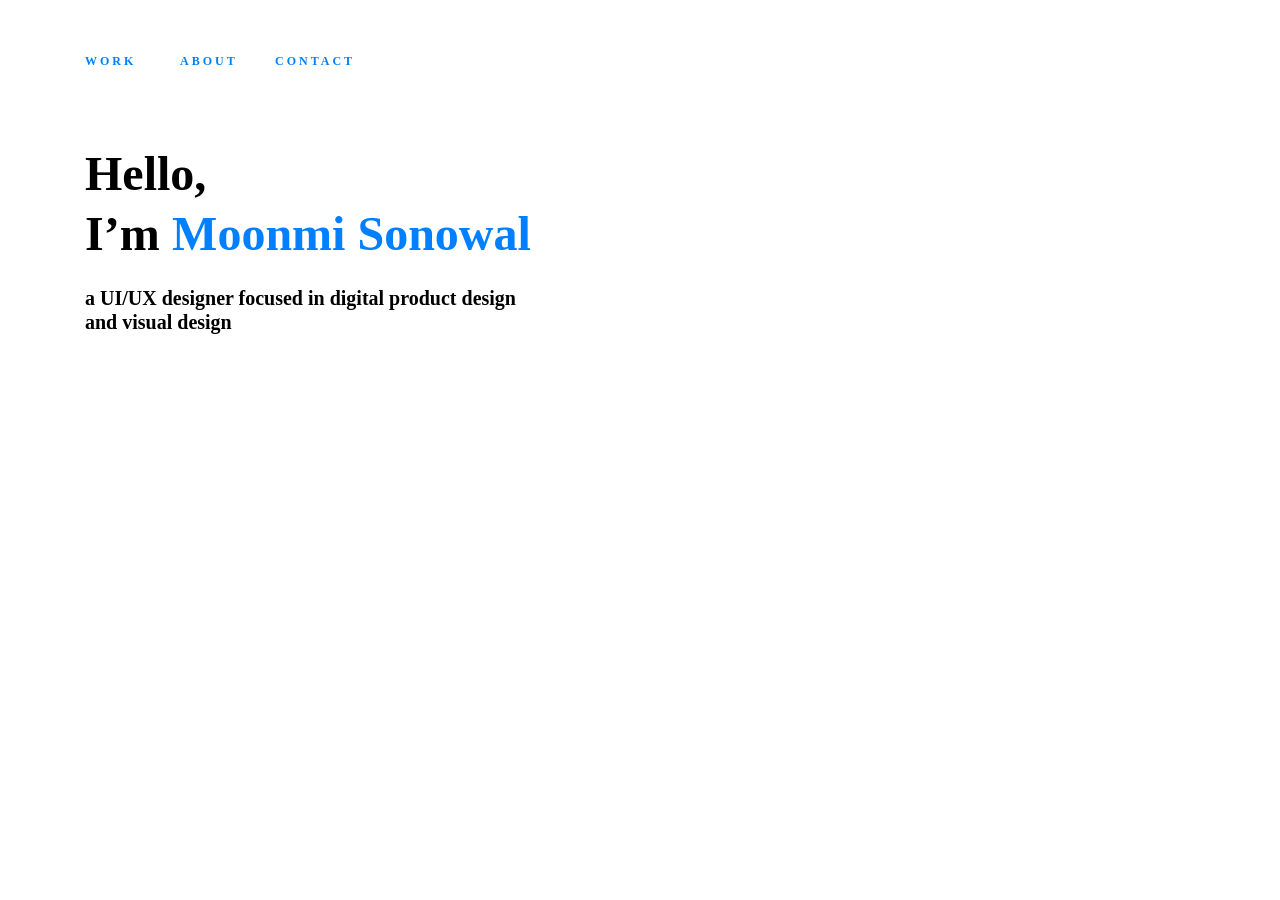
==== index.html @ df5b1953 "added name and desc" ====
<!DOCTYPE html>
<html lang="en">
<head>
  <title>MoonSonowal</title>

  <meta charset="utf-8">
  <meta name="viewport" content="width=device-width, initial-scale=1">
  <link rel="stylesheet" href="https://maxcdn.bootstrapcdn.com/bootstrap/4.3.1/css/bootstrap.min.css">
  <link rel="stylesheet" href="css/custom.css">
  <script src="https://ajax.googleapis.com/ajax/libs/jquery/3.4.1/jquery.min.js"></script>
  <script src="https://cdnjs.cloudflare.com/ajax/libs/popper.js/1.14.7/umd/popper.min.js"></script>
  <script src="https://maxcdn.bootstrapcdn.com/bootstrap/4.3.1/js/bootstrap.min.js"></script>
</head>
<body>
  
<!-- START: HEADER - NAVIGATION -->
<div class="container">
  <div class="row pt-4"></div>

  <div class="row pt-4">
    <div class="col-xl-1 col-lg-1 col-md-1 col-sm-2">
      <small class="links-custom">WORK</small>
    </div>
    <div class="col-xl-1 col-lg-1 col-md-1 col-sm-2">
      <small class="links-custom">ABOUT</small>
    </div>
    <div class="col-xl-1 col-lg-1 col-md-1 col-sm-2">
      <small class="links-custom">CONTACT</small>
    </div>
  </div>
</div>
<!-- END: HEADER - NAVIGATION -->


<div class="container">
  <div class="row pt-4"></div>
  <div class="row pt-4"></div>
  <div class="row pt-4"></div>
  <div class="row">
    <div class="col">
      <span class="intro-black">Hello,</span><br/>
      <span class="intro-black">I’m</span> <span class="intro-color pl-2">Moonmi Sonowal</span>
    </div>
  </div>

  <div class="row pt-4"></div>
  <div class="row">
    <div class="col-xl-6 col-lg-6 col-md-8 col-sm-12">
      <span class="intro-black-small">a UI/UX designer focused in digital product design</span><br/>
      <span class="intro-black-small">and visual design</span><br/>
    </div>
  </div>
  
</div>

</body>
</html>
---- css/custom.css ----
.links-custom {
  color: #007FFF;
  font-family: Nunito;
  font-size: 12px;
  font-weight: 800;
  letter-spacing: 3px;
  line-height: 14px;
  text-align: right;
}

.intro-black {
  color: #000000;
  font-family: Nunito;
  font-size: 48px;
  font-weight: 700;
  line-height: 60px;
  width: 550px;
  text-align: left;
}

.intro-color {
  color: #007FFF;
  font-family: Nunito;
  font-size: 48px;
  font-weight: 700;
  line-height: 60px;
  width: 550px;
  text-align: left;
}

.intro-black-small {
  color: #000000;
  font-family: Nunito;
  font-size: 20px;
  font-weight: 700;
  line-height: 20px;
  width: 550px;
  t
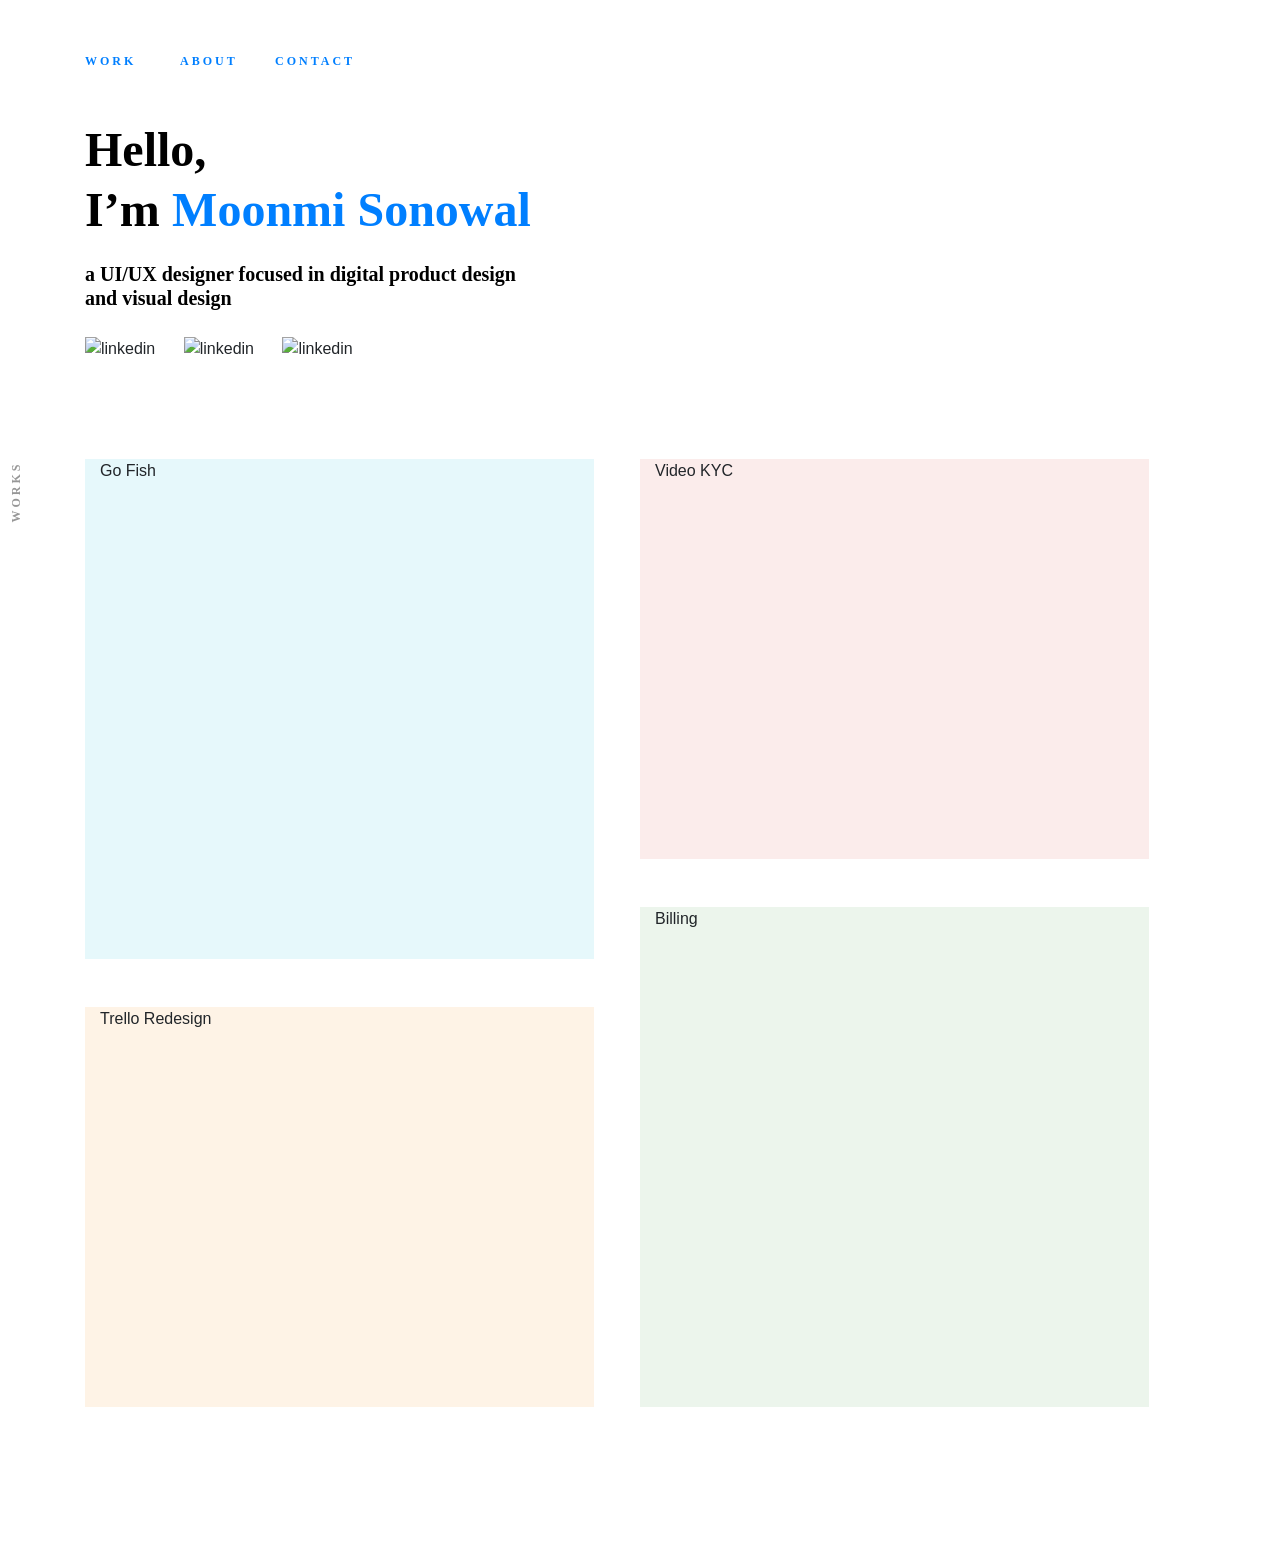
==== commit 561aa115: "portfolia dummy added" ====
--- a/index.html
+++ b/index.html
@@ -31,11 +31,11 @@
 </div>
 <!-- END: HEADER - NAVIGATION -->
 
-
+<!-- START: MOONMI INTRO -->
 <div class="container">
   <div class="row pt-4"></div>
   <div class="row pt-4"></div>
-  <div class="row pt-4"></div>
+  <div class="row"></div>
   <div class="row">
     <div class="col">
       <span class="intro-black">Hello,</span><br/>
@@ -50,6 +50,88 @@
       <span class="intro-black-small">and visual design</span><br/>
     </div>
   </div>
+  <div class="row pt-4"></div>
+  <div class="row">
+    <div class="col-xl-6 col-lg-6 col-md-8 col-sm-12">
+      <span>
+        <img src="img/in.png" alt="linkedin" class="social-media-links">
+      </span>
+      <span class="pl-4">
+        <img src="img/in.png" alt="linkedin" class="social-media-links">
+      </span>
+      <span class="pl-4">
+        <img src="img/fb.png" alt="linkedin" class="social-media-links">
+      </span>
+    </div>
+  </div>
+  <!-- END: MOONMI INTRO -->
+
+
+  <!-- START: WORK SECTION -->
+  <div class="container">
+    <div class="row pt-4"></div>
+    <div class="row">
+      <div class="transformed-text">WORKS</div>
+    </div>
+    <div class="row minus-margin">
+      <div class="col-xl-6 col-lg-6 col-md-6 col-sm-12 nopadding">
+        <div class="col-xl-11 col-lg-11 col-md-12 col-sm-12 nopadding">
+
+          <!-- START: PORTFOLIO: TOP-LEFT -->
+          <div class="col" style="background-color: #E6F8FB; height: 500px;">
+            Go Fish
+          </div>
+          <!-- END: PORTFOLIO: TOP-LEFT -->
+
+          <div class="row pt-4"></div>
+          <div class="row pt-4"></div>
+
+          <!-- START: PORTFOLIO: BOTTOM-LEFT -->
+          <div class="col" style="background-color: #FEF3E6; height: 400px;">
+            Trello Redesign
+          </div>
+          <!-- END: PORTFOLIO: BOTTOM-LEFT -->
+
+        </div>
+        <div class="col-xl-1 col-lg-1 col-md-0 col-sm-0">
+        </div>
+      </div>
+
+
+       <div class="col-xl-6 col-lg-6 col-md-6 col-sm-12 nopadding">
+        <div class="col-xl-1 col-lg-1 col-md-0 col-sm-0"></div>
+        <div class="col-xl-11 col-lg-11 col-md-12 col-sm-12 nopadding">
+
+          <!-- START: PORTFOLIO: TOP-RIGHT -->
+          <div class="col" style="background-color: #FBECEB; height: 400px;">
+            Video KYC
+          </div>
+          <!-- END: PORTFOLIO: TOP-RIGHT -->
+
+          <div class="row pt-4"></div>
+          <div class="row pt-4"></div>
+
+          <!-- START: PORTFOLIO: BOTTOM-RIGHT -->
+          <div class="col" style="background-color: #ECF5EC; height: 500px;">
+            Billing
+          </div>
+          <!-- END: PORTFOLIO: BOTTOM-RIGHT -->
+
+        </div>
+      </div>
+  </div>
+  <!-- END: WORK SECTION -->
+
+
+
+
+
+  <div class="row pt-4"></div>
+  <div class="row pt-4"></div>
+  <div class="row pt-4"></div>
+  <div class="row pt-4"></div>
+  <div class="row pt-4"></div>
+  <div class="row pt-4"></div>
   
 </div>
 
--- a/css/custom.css
+++ b/css/custom.css
@@ -33,6 +33,36 @@
   font-family: Nunito;
   font-size: 20px;
   font-weight: 700;
-  line-height: 20px;
-  width: 550px;
-  t+  line-height: 0px;
+  width: 550px; 
+  text-align: left;
+}
+
+.social-media-links {
+  height: 20px;
+  width: 20px; 
+}
+
+.transformed-text {
+  -ms-transform: rotate(-90deg); /* IE 9 */
+  -webkit-transform: rotate(-90deg); /* Safari 3-8 */
+  transform: rotate(-90deg);
+  color: #979797;
+  font-family: Nunito;
+  font-size: 12px;
+  font-weight: 800;
+  letter-spacing: 3px;
+  line-height: 14px;
+  text-align: left;
+  margin-left: -100px;
+  margin-top: 100px;
+}
+
+.minus-margin{
+	margin-top: -40px;
+}
+
+.nopadding {
+   padding: 0 !important;
+   margin: 0 !important;
+}
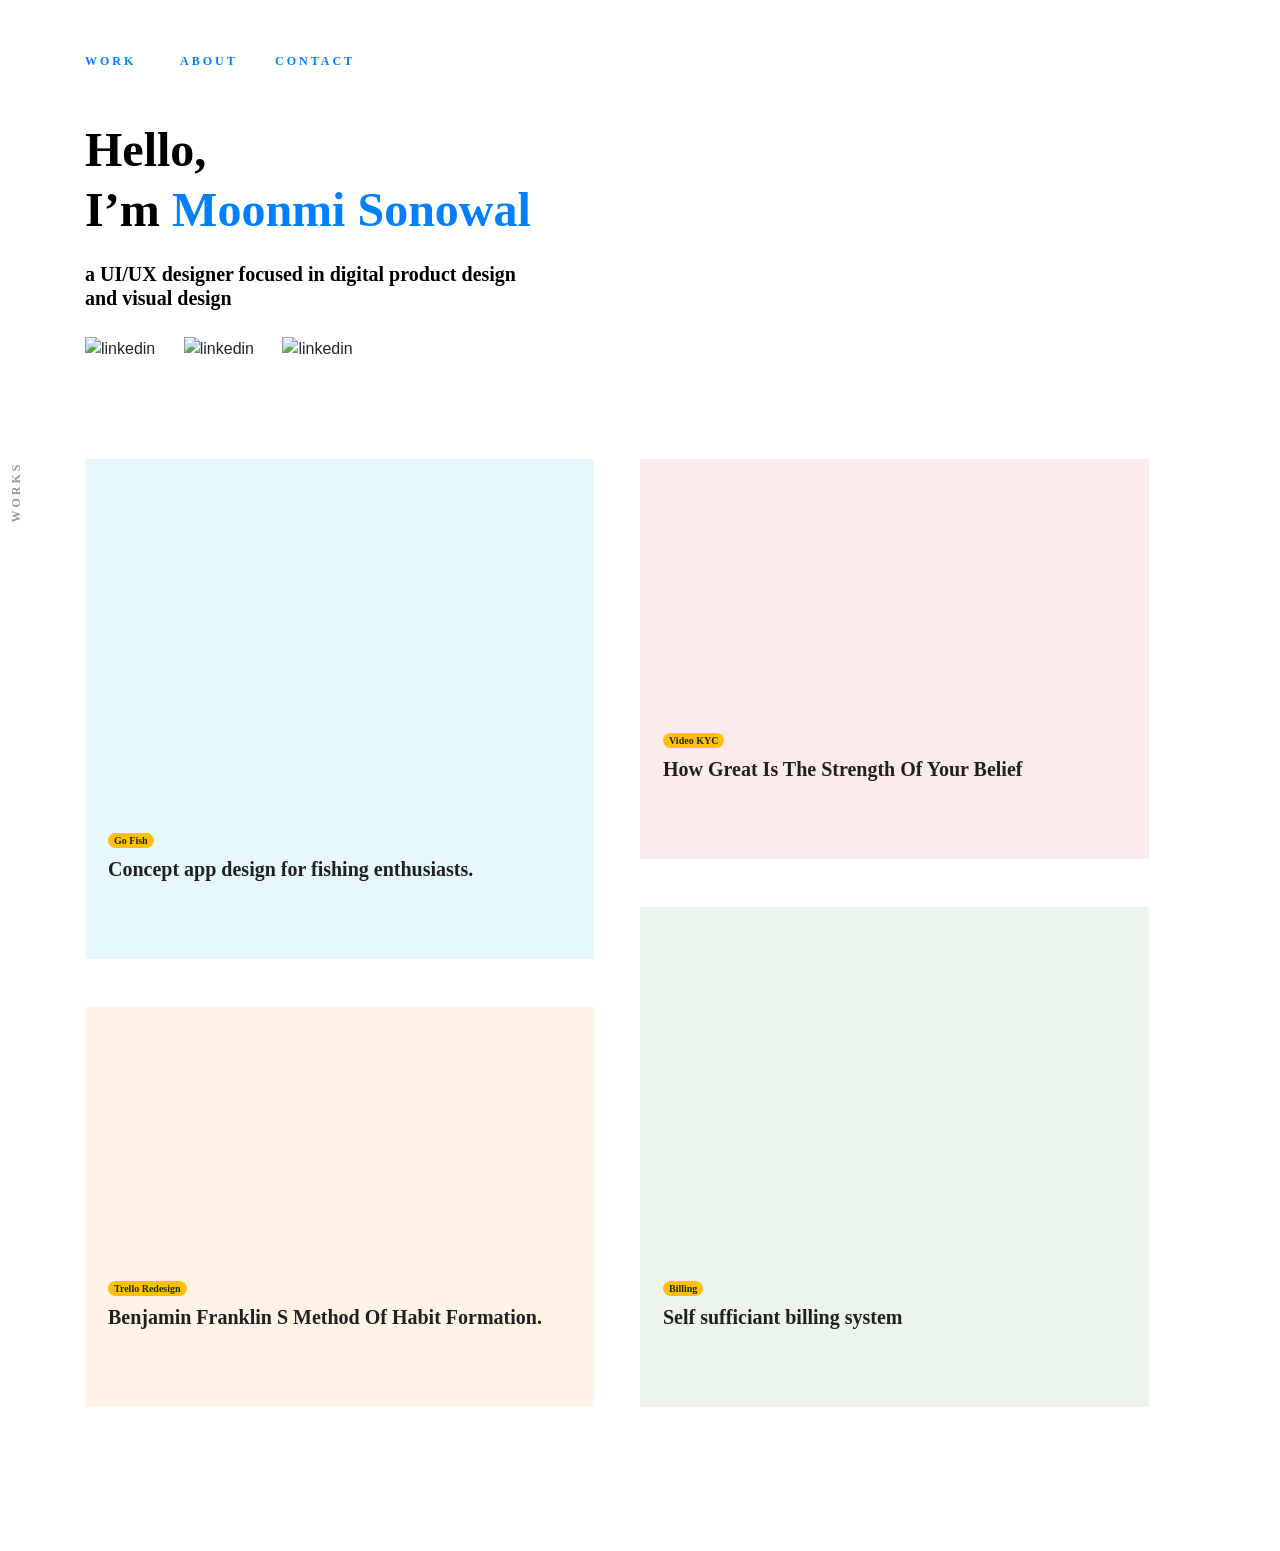
==== commit b2600fc9: "updated portfolio section" ====
--- a/index.html
+++ b/index.html
@@ -79,7 +79,17 @@
 
           <!-- START: PORTFOLIO: TOP-LEFT -->
           <div class="col" style="background-color: #E6F8FB; height: 500px;">
-            Go Fish
+            <div class="d-flex flex-column-reverse height-match-parent">
+              <div class="p-2">
+                <div class="row pt-4"></div>
+                <div class="row pt-4"></div>
+              </div>
+
+              <div class="p-2">
+                <span class="badge badge-pill badge-warning badge-text">Go Fish</span><br/>
+                <span class="portfolio-descriptio">Concept app design for fishing enthusiasts.</span>
+              </div>
+            </div>
           </div>
           <!-- END: PORTFOLIO: TOP-LEFT -->
 
@@ -88,7 +98,17 @@
 
           <!-- START: PORTFOLIO: BOTTOM-LEFT -->
           <div class="col" style="background-color: #FEF3E6; height: 400px;">
-            Trello Redesign
+             <div class="d-flex flex-column-reverse height-match-parent">
+              <div class="p-2">
+                <div class="row pt-4"></div>
+                <div class="row pt-4"></div>
+              </div>
+
+              <div class="p-2">
+                <span class="badge badge-pill badge-warning badge-text">Trello Redesign</span><br/>
+                <span class="portfolio-descriptio">Benjamin Franklin S Method Of Habit Formation.</span>
+              </div>
+            </div>
           </div>
           <!-- END: PORTFOLIO: BOTTOM-LEFT -->
 
@@ -104,7 +124,17 @@
 
           <!-- START: PORTFOLIO: TOP-RIGHT -->
           <div class="col" style="background-color: #FBECEB; height: 400px;">
-            Video KYC
+             <div class="d-flex flex-column-reverse height-match-parent">
+              <div class="p-2">
+                <div class="row pt-4"></div>
+                <div class="row pt-4"></div>
+              </div>
+
+              <div class="p-2">
+                <span class="badge badge-pill badge-warning badge-text">Video KYC</span><br/>
+                <span class="portfolio-descriptio">How Great Is The Strength Of Your Belief</span>
+              </div>
+            </div>
           </div>
           <!-- END: PORTFOLIO: TOP-RIGHT -->
 
@@ -113,7 +143,17 @@
 
           <!-- START: PORTFOLIO: BOTTOM-RIGHT -->
           <div class="col" style="background-color: #ECF5EC; height: 500px;">
-            Billing
+             <div class="d-flex flex-column-reverse height-match-parent">
+              <div class="p-2">
+                <div class="row pt-4"></div>
+                <div class="row pt-4"></div>
+              </div>
+
+              <div class="p-2">
+                <span class="badge badge-pill badge-warning badge-text">Billing</span><br/>
+                <span class="portfolio-descriptio">Self sufficiant billing system</span>
+              </div>
+            </div>
           </div>
           <!-- END: PORTFOLIO: BOTTOM-RIGHT -->
 
--- a/css/custom.css
+++ b/css/custom.css
@@ -58,11 +58,30 @@
   margin-top: 100px;
 }
 
+.badge-text{
+  font-family: Nunito;
+  font-size: 10px;
+}
+
 .minus-margin{
-	margin-top: -40px;
+   margin-top: -40px;
 }
 
 .nopadding {
    padding: 0 !important;
    margin: 0 !important;
+}
+
+.portfolio-descriptio {
+  color: rgba(0, 0, 0, 0.87);
+  font-family: Nunito;
+  font-size: 20px;
+  font-weight: 700;
+  line-height: 36px;
+  width: 422px;
+  text-align: left;
+}
+
+.height-match-parent{
+	height: 100%;
 }
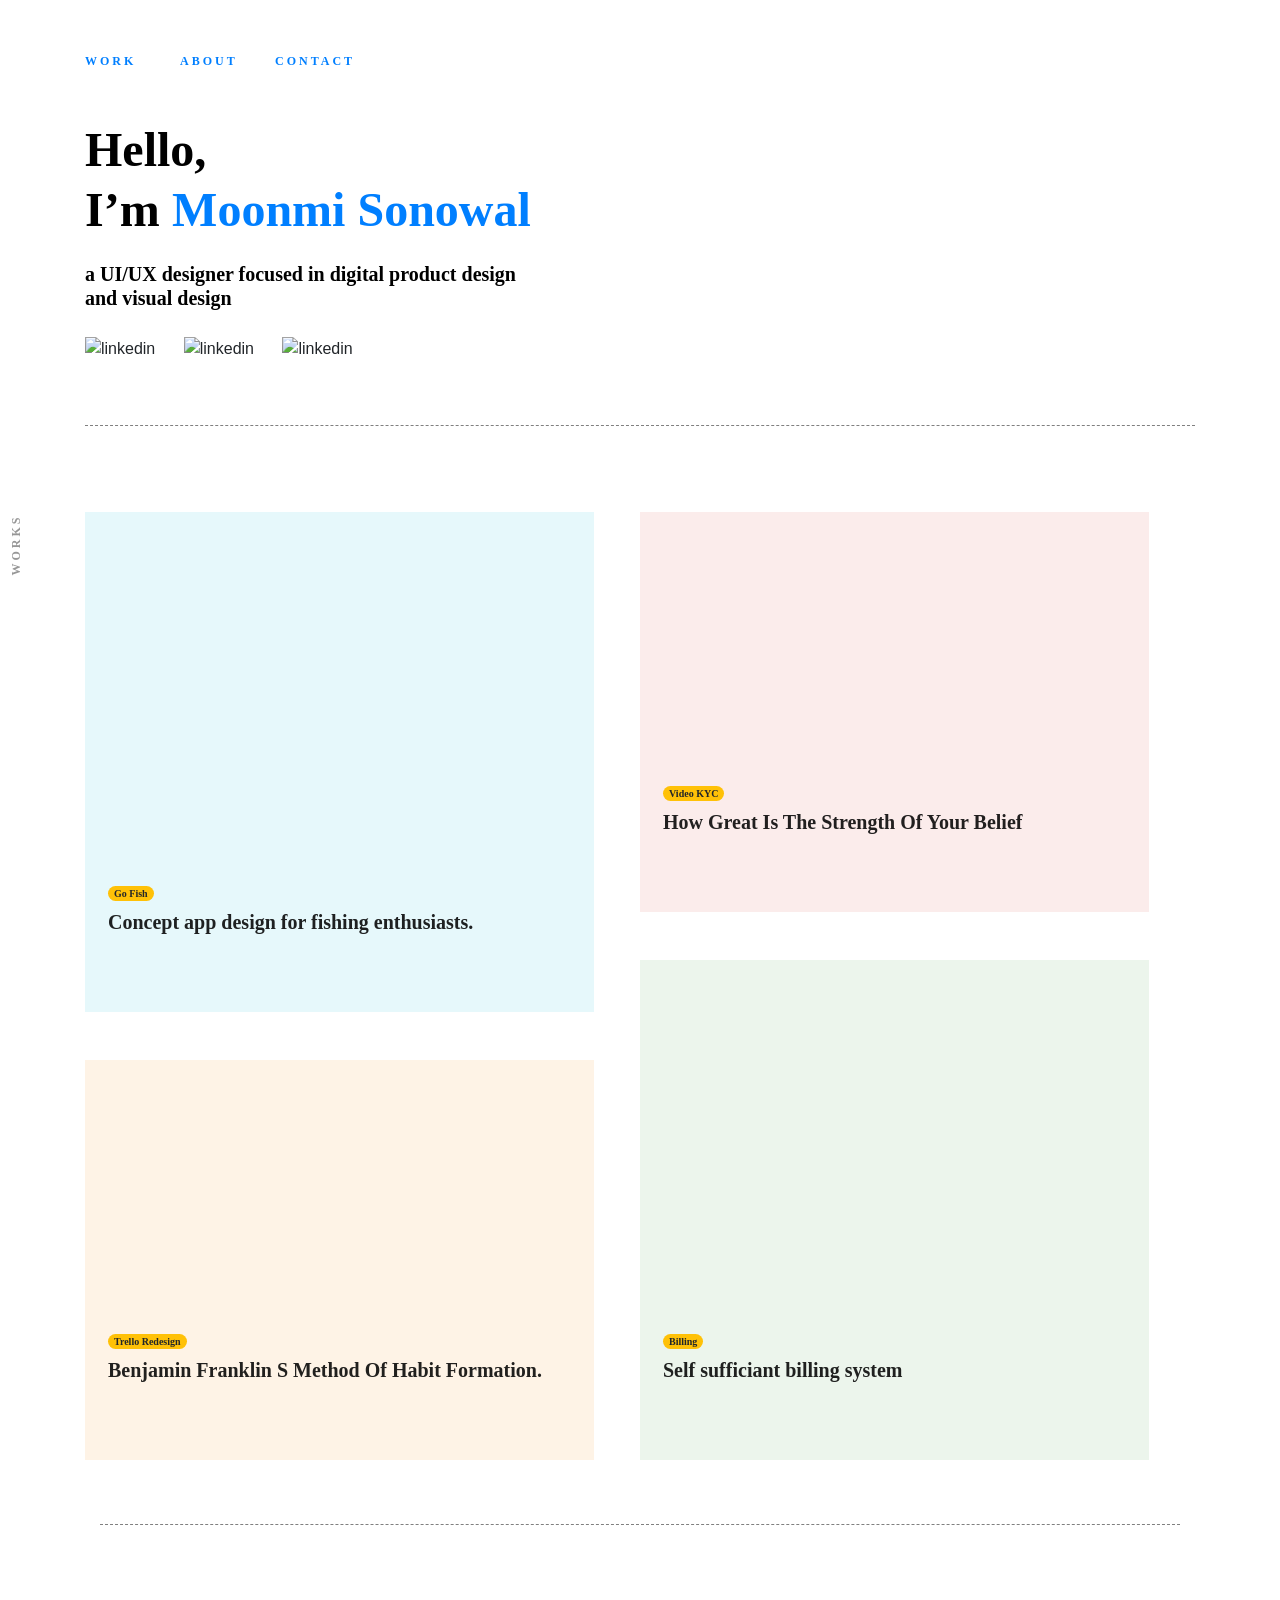
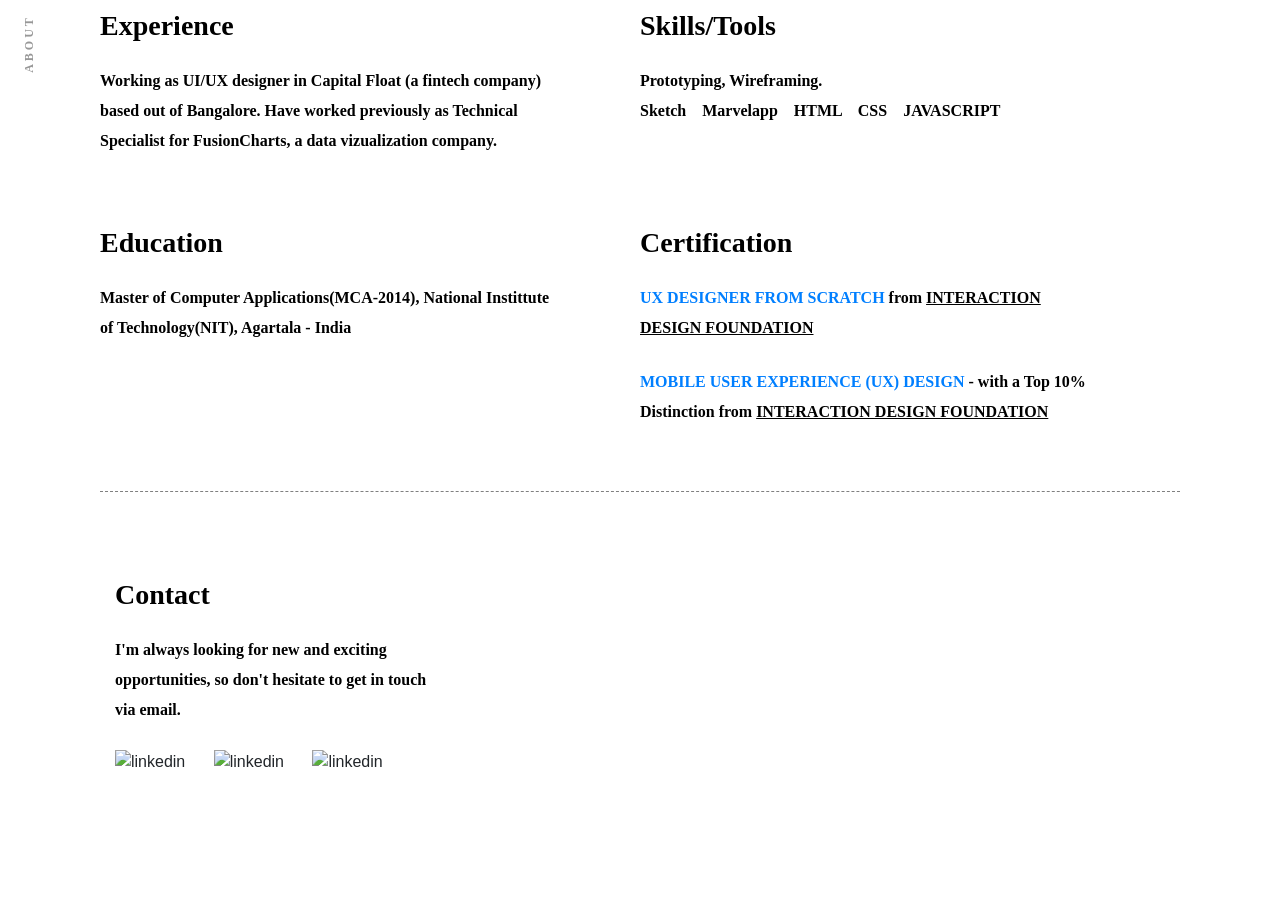
==== commit 50014ab6: "added contac" ====
--- a/index.html
+++ b/index.html
@@ -57,7 +57,7 @@
         <img src="img/in.png" alt="linkedin" class="social-media-links">
       </span>
       <span class="pl-4">
-        <img src="img/in.png" alt="linkedin" class="social-media-links">
+        <img src="img/insta.png" alt="linkedin" class="social-media-links">
       </span>
       <span class="pl-4">
         <img src="img/fb.png" alt="linkedin" class="social-media-links">
@@ -67,8 +67,15 @@
   <!-- END: MOONMI INTRO -->
 
 
+  <div class="row pt-4"></div>
+  <div class="row pt-4"></div>
+  <hr class="hr-custom" />
+  <div class="row pt-4"></div>
+  <div class="row pt-4"></div>
+
   <!-- START: WORK SECTION -->
   <div class="container">
+    <div class="row pt-4"></div>
     <div class="row pt-4"></div>
     <div class="row">
       <div class="transformed-text">WORKS</div>
@@ -162,6 +169,128 @@
   </div>
   <!-- END: WORK SECTION -->
 
+  <div class="row pt-4"></div>
+  <div class="row pt-4"></div>
+  <hr class="hr-custom" />
+  <div class="row pt-4"></div>
+  <div class="row pt-4"></div>
+
+  <!-- START: ABOUT SECTION -->
+  <div class="container">
+    <div class="row pt-4"></div>
+    <div class="row pt-4"></div>
+    <div class="row">
+      <div class="transformed-text">ABOUT</div>
+    </div>
+    <div class="row minus-margin">
+      <div class="col-xl-6 col-lg-6 col-md-6 col-sm-12 nopadding">
+        <div class="col-xl-11 col-lg-11 col-md-12 col-sm-12 nopadding">
+
+          <!-- START: EXPERIENCE -->
+          <div class="col-xl-11 col-lg-11 col-md-12 col-sm-12 nopadding">
+            <span class="about-section-header">Experience</span><br/><br/>
+            <span class="about-section-body">Working as UI/UX designer in Capital Float (a fintech company) based out of Bangalore. Have worked previously as Technical Specialist for FusionCharts, a data vizualization company.</span>
+          </div>
+
+          <div class="col-xl-1 col-lg-1 col-md-0 col-sm-0"></div>
+          <!-- START: EXPERIENCE -->
+
+        </div>
+      </div>
+
+
+      <div class="col-xl-6 col-lg-6 col-md-6 col-sm-12 nopadding">
+        <div class="col-xl-11 col-lg-11 col-md-12 col-sm-12 nopadding">
+
+          <!-- START: Skills/Tools -->
+          <div class="col-xl-11 col-lg-11 col-md-12 col-sm-12 nopadding">
+            <span class="about-section-header">Skills/Tools</span><br/><br/>
+            <span class="about-section-body">Prototyping, Wireframing.</span><br/>
+            <span class="about-section-body">Sketch&nbsp;&nbsp;&nbsp;&nbsp;Marvelapp&nbsp;&nbsp;&nbsp;&nbsp;HTML&nbsp;&nbsp;&nbsp;&nbsp;CSS&nbsp;&nbsp;&nbsp;&nbsp;JAVASCRIPT</span>
+          </div>
+
+          <div class="col-xl-1 col-lg-1 col-md-0 col-sm-0"></div>
+          <!-- START: Skills/Tools -->
+
+        </div>
+      </div>
+
+    </div>
+  </div>
+
+  <div class="row pt-4"></div>
+  <div class="row pt-4"></div>
+  <div class="row pt-4"></div>
+
+   <div class="container">
+    <div class="row">
+      <div class="col-xl-6 col-lg-6 col-md-6 col-sm-12 nopadding">
+        <div class="col-xl-11 col-lg-11 col-md-12 col-sm-12 nopadding">
+
+          <!-- START: EDUCATION -->
+          <div class="col-xl-11 col-lg-11 col-md-12 col-sm-12 nopadding">
+            <span class="about-section-header">Education</span><br/><br/>
+            <span class="about-section-body">Master of Computer Applications(MCA-2014), National Instittute of Technology(NIT), Agartala - India</span>
+          </div>
+
+          <div class="col-xl-1 col-lg-1 col-md-0 col-sm-0"></div>
+          <!-- START: EDUCATION -->
+
+        </div>
+      </div>
+
+
+      <div class="col-xl-6 col-lg-6 col-md-6 col-sm-12 nopadding">
+        <div class="col-xl-11 col-lg-11 col-md-12 col-sm-12 nopadding">       
+
+          <!-- START: CERTIFICATION -->
+          <div class="col-xl-11 col-lg-11 col-md-12 col-sm-12 nopadding">
+            <span class="about-section-header">Certification</span><br/><br/>
+            <span class="about-section-body"><span class="text-coloured">UX DESIGNER FROM SCRATCH</span> from <u>INTERACTION DESIGN FOUNDATION</u></span><br/><br/>
+            <span class="about-section-body"><span class="text-coloured">MOBILE USER EXPERIENCE (UX) DESIGN</span> - with a Top 10% Distinction from <u>INTERACTION DESIGN FOUNDATION</u></span>
+          </div>
+
+          <div class="col-xl-1 col-lg-1 col-md-0 col-sm-0"></div>
+          <!-- START: CERTIFICATION -->
+
+        </div>
+      </div>
+
+    </div>
+  </div>
+  <!-- END: ABOUT SECTION -->
+
+  <div class="row pt-4"></div>
+  <div class="row pt-4"></div>
+  <hr class="hr-custom" />
+  <div class="row pt-4"></div>
+  <div class="row pt-4"></div>
+
+  <!-- START: CONTACT -->
+  <div class="container">
+    <div class="row pt-4"></div>
+    <div class="row">
+      <div class="col-xl-4 col-lg-4 col-md-8 col-sm-12">
+        <span class="about-section-header">Contact</span><br/><br/>
+        <span class="contact-description">I'm always looking for new and exciting opportunities, so don't hesitate to get in touch via email.</span><br/>
+      </div>
+    </div>
+    <div class="row pt-4"></div>
+    <div class="row">
+      <div class="col-xl-6 col-lg-6 col-md-8 col-sm-12">
+        <span>
+          <img src="img/in.png" alt="linkedin" class="social-media-links">
+        </span>
+        <span class="pl-4">
+          <img src="img/insta.png" alt="linkedin" class="social-media-links">
+        </span>
+        <span class="pl-4">
+          <img src="img/fb.png" alt="linkedin" class="social-media-links">
+        </span>
+      </div>
+    </div>
+    <!-- END: CONTACT -->
+
 
 
 
--- a/css/custom.css
+++ b/css/custom.css
@@ -55,7 +55,6 @@
   line-height: 14px;
   text-align: left;
   margin-left: -100px;
-  margin-top: 100px;
 }
 
 .badge-text{
@@ -84,4 +83,40 @@
 
 .height-match-parent{
 	height: 100%;
+}
+
+.about-section-header {
+  color: #000000;
+  font-family: Nunito;
+  font-size: 28px;
+  font-weight: 600;
+  line-height: 30px;
+  text-align: left;
+}
+
+.about-section-body {
+  color: #000000;
+  font-family: Nunito;
+  font-size: 16px;
+  font-weight: 600;
+  line-height: 30px;
+  text-align: left;
+}
+
+.text-coloured{
+	color: #007FFF;
+}
+
+.contact-description {
+  color: #000000;
+  font-family: Nunito;
+  font-size: 16px;
+  font-weight: 600;
+  line-height: 30px;
+  width: 230px;
+  text-align: left;
+}
+
+.hr-custom{
+  border-top: 1px dashed grey;
 }
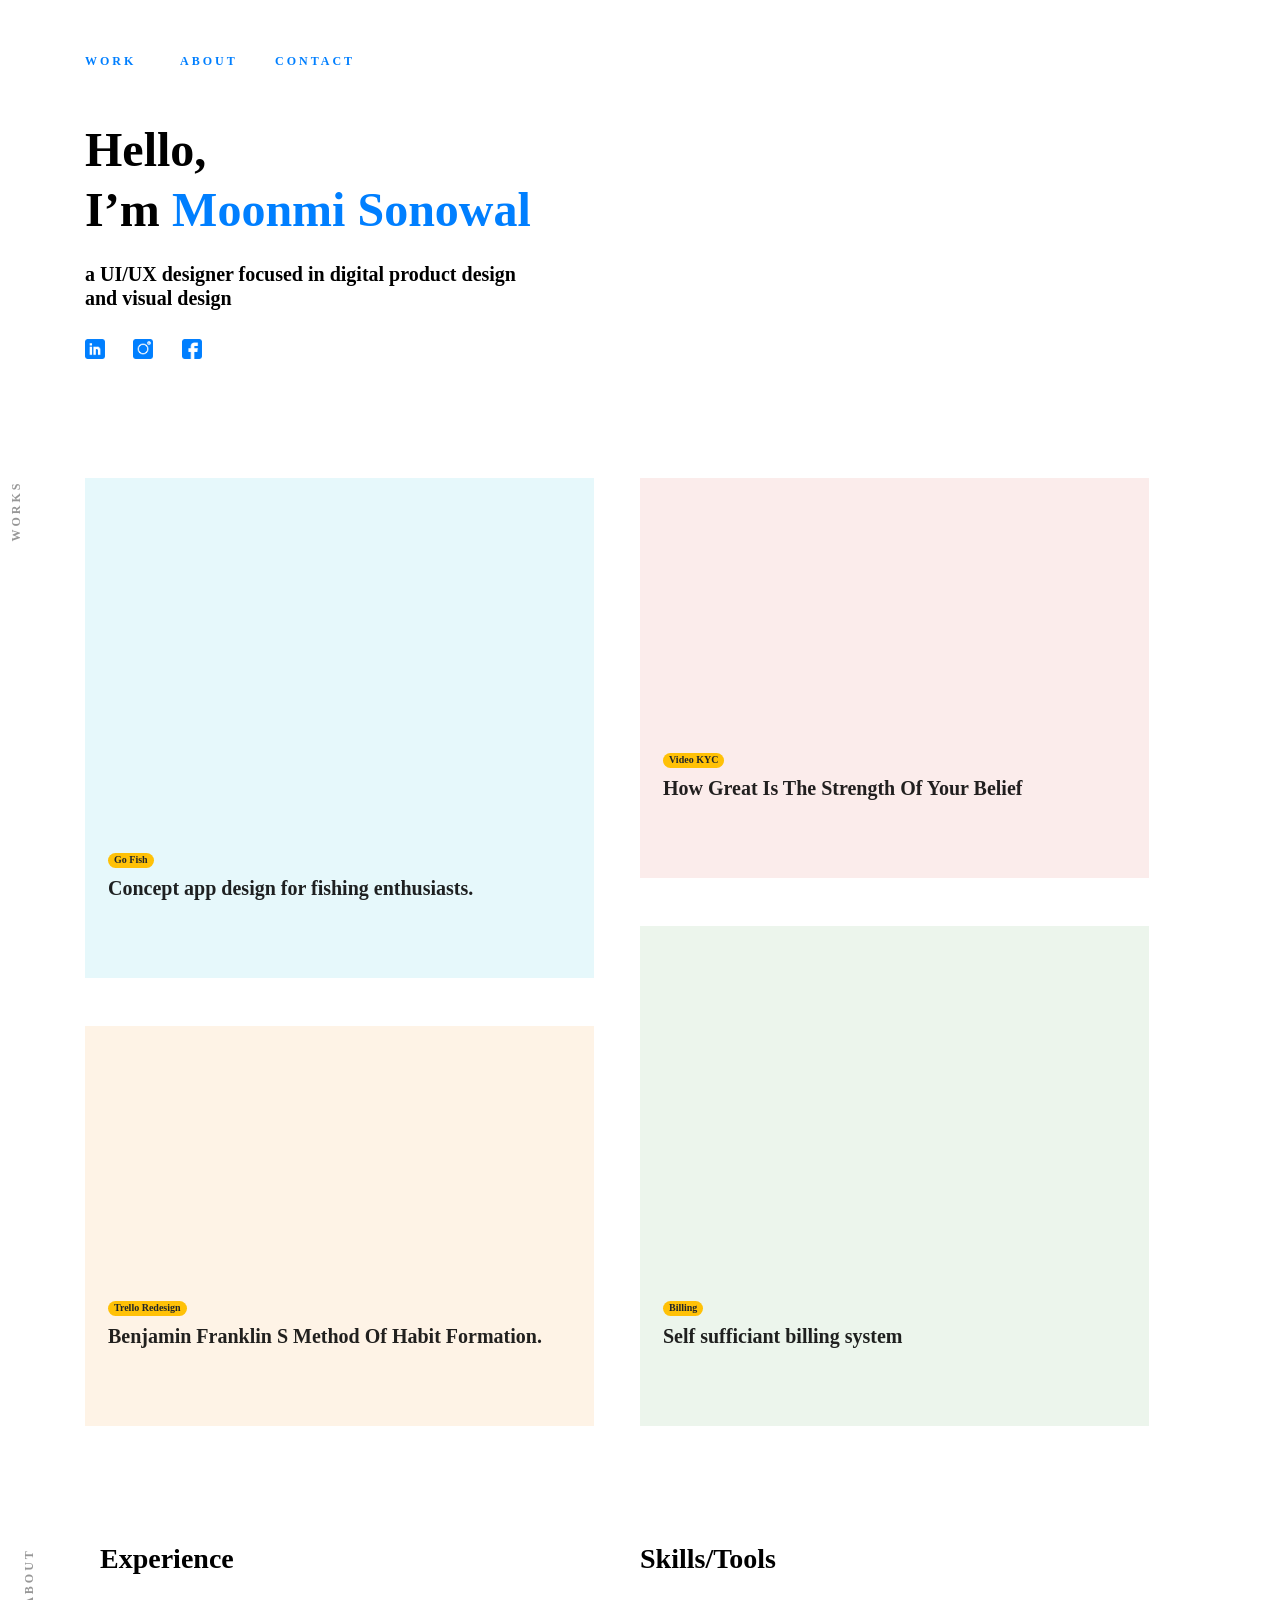
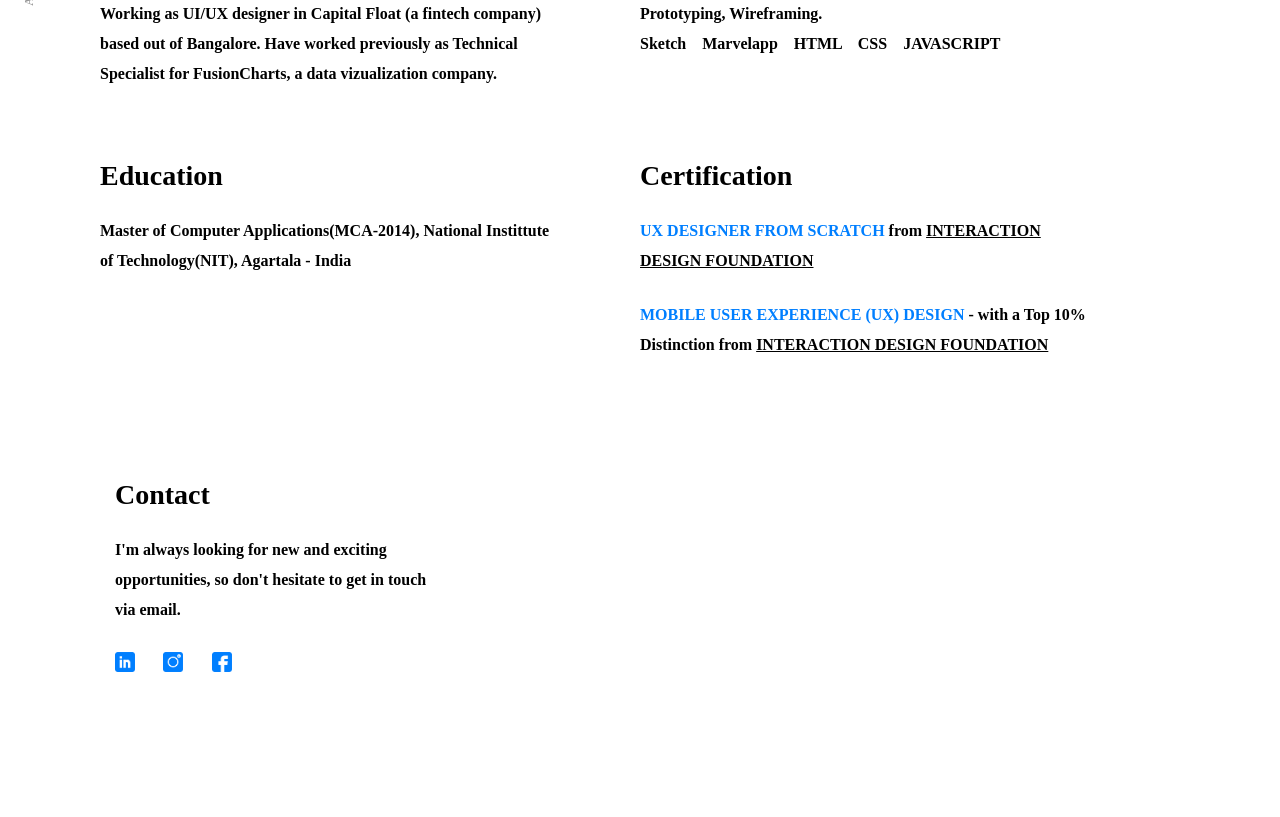
==== commit e4f89013: "added liks" ====
--- a/index.html
+++ b/index.html
@@ -19,13 +19,13 @@
 
   <div class="row pt-4">
     <div class="col-xl-1 col-lg-1 col-md-1 col-sm-2">
-      <small class="links-custom">WORK</small>
+      <a href="#works"><small class="links-custom">WORK</small></a>
     </div>
     <div class="col-xl-1 col-lg-1 col-md-1 col-sm-2">
-      <small class="links-custom">ABOUT</small>
+      <a href="#about"><small class="links-custom">ABOUT</small></a>
     </div>
     <div class="col-xl-1 col-lg-1 col-md-1 col-sm-2">
-      <small class="links-custom">CONTACT</small>
+      <a href="#contact"><small class="links-custom">CONTACT</small></a>
     </div>
   </div>
 </div>
@@ -54,13 +54,19 @@
   <div class="row">
     <div class="col-xl-6 col-lg-6 col-md-8 col-sm-12">
       <span>
-        <img src="img/in.png" alt="linkedin" class="social-media-links">
+        <a href="https://www.linkedin.com/in/moonmi-sonowal-76a33859/" target="_blank">
+          <img src="img/in.png" alt="linkedin" class="social-media-links">
+        </a>
       </span>
       <span class="pl-4">
-        <img src="img/insta.png" alt="linkedin" class="social-media-links">
+        <a href="https://www.instagram.com/_moonmisonowal_" target="_blank">
+          <img src="img/insta.png" alt="linkedin" class="social-media-links">
+        </a>
       </span>
       <span class="pl-4">
-        <img src="img/fb.png" alt="linkedin" class="social-media-links">
+        <a href="https://www.facebook.com/munsonowal" target="_blank">
+          <img src="img/fb.png" alt="linkedin" class="social-media-links">
+        </a>
       </span>
     </div>
   </div>
@@ -69,12 +75,12 @@
 
   <div class="row pt-4"></div>
   <div class="row pt-4"></div>
-  <hr class="hr-custom" />
+  <!-- <hr class="hr-custom" /> -->
   <div class="row pt-4"></div>
   <div class="row pt-4"></div>
 
   <!-- START: WORK SECTION -->
-  <div class="container">
+  <div class="container" id="works">
     <div class="row pt-4"></div>
     <div class="row pt-4"></div>
     <div class="row">
@@ -171,12 +177,12 @@
 
   <div class="row pt-4"></div>
   <div class="row pt-4"></div>
-  <hr class="hr-custom" />
+  <!-- <hr class="hr-custom" /> -->
   <div class="row pt-4"></div>
   <div class="row pt-4"></div>
 
   <!-- START: ABOUT SECTION -->
-  <div class="container">
+  <div class="container" id="about">
     <div class="row pt-4"></div>
     <div class="row pt-4"></div>
     <div class="row">
@@ -246,12 +252,12 @@
           <!-- START: CERTIFICATION -->
           <div class="col-xl-11 col-lg-11 col-md-12 col-sm-12 nopadding">
             <span class="about-section-header">Certification</span><br/><br/>
-            <span class="about-section-body"><span class="text-coloured">UX DESIGNER FROM SCRATCH</span> from <u>INTERACTION DESIGN FOUNDATION</u></span><br/><br/>
-            <span class="about-section-body"><span class="text-coloured">MOBILE USER EXPERIENCE (UX) DESIGN</span> - with a Top 10% Distinction from <u>INTERACTION DESIGN FOUNDATION</u></span>
+            <span class="about-section-body"><a href="https://www.interaction-design.org/moonmi-sonowal/certificate/course/PH3llMglx?r=moonmi-sonowal" target="_blank"><span class="text-coloured">UX DESIGNER FROM SCRATCH</span></a> from <a href="https://www.interaction-design.org/" target="_blank" style="color: #000000 !important"><u>INTERACTION DESIGN FOUNDATION</u></a></span><br/><br/>
+            <span class="about-section-body"><a href="https://www.interaction-design.org/moonmi-sonowal/certificate/course/PNgTCnfXb?r=moonmi-sonowal" target="_blank"><span class="text-coloured">MOBILE USER EXPERIENCE (UX) DESIGN</span></a> - with a Top 10% Distinction from <a href="https://www.interaction-design.org/" target="_blank" style="color: #000000 !important"><u>INTERACTION DESIGN FOUNDATION</u></a></span>
           </div>
 
           <div class="col-xl-1 col-lg-1 col-md-0 col-sm-0"></div>
-          <!-- START: CERTIFICATION -->
+          <!-- END: CERTIFICATION -->
 
         </div>
       </div>
@@ -262,12 +268,12 @@
 
   <div class="row pt-4"></div>
   <div class="row pt-4"></div>
-  <hr class="hr-custom" />
+  <!-- <hr class="hr-custom" /> -->
   <div class="row pt-4"></div>
   <div class="row pt-4"></div>
 
   <!-- START: CONTACT -->
-  <div class="container">
+  <div class="container" id="contact">
     <div class="row pt-4"></div>
     <div class="row">
       <div class="col-xl-4 col-lg-4 col-md-8 col-sm-12">
@@ -279,21 +285,23 @@
     <div class="row">
       <div class="col-xl-6 col-lg-6 col-md-8 col-sm-12">
         <span>
-          <img src="img/in.png" alt="linkedin" class="social-media-links">
+          <a href="https://www.linkedin.com/in/moonmi-sonowal-76a33859/" target="_blank">
+            <img src="img/in.png" alt="linkedin" class="social-media-links">
+          </a>
         </span>
         <span class="pl-4">
-          <img src="img/insta.png" alt="linkedin" class="social-media-links">
+          <a href="https://www.instagram.com/_moonmisonowal_" target="_blank">
+            <img src="img/insta.png" alt="linkedin" class="social-media-links">
+          </a>
         </span>
         <span class="pl-4">
-          <img src="img/fb.png" alt="linkedin" class="social-media-links">
+          <a href="https://www.facebook.com/munsonowal" target="_blank">
+            <img src="img/fb.png" alt="linkedin" class="social-media-links">
+          </a>
         </span>
       </div>
     </div>
     <!-- END: CONTACT -->
-
-
-
-
 
   <div class="row pt-4"></div>
   <div class="row pt-4"></div>
--- a/css/custom.css
+++ b/css/custom.css
@@ -119,4 +119,17 @@
 
 .hr-custom{
   border-top: 1px dashed grey;
+}
+
+.modal-full {
+    min-width: 100%;
+    margin: 0;
+}
+
+.modal-full .modal-content {
+    min-height: 100vh;
+}
+
+a, a:hover,a:visited, a:focus {
+    text-decoration:none;
 }
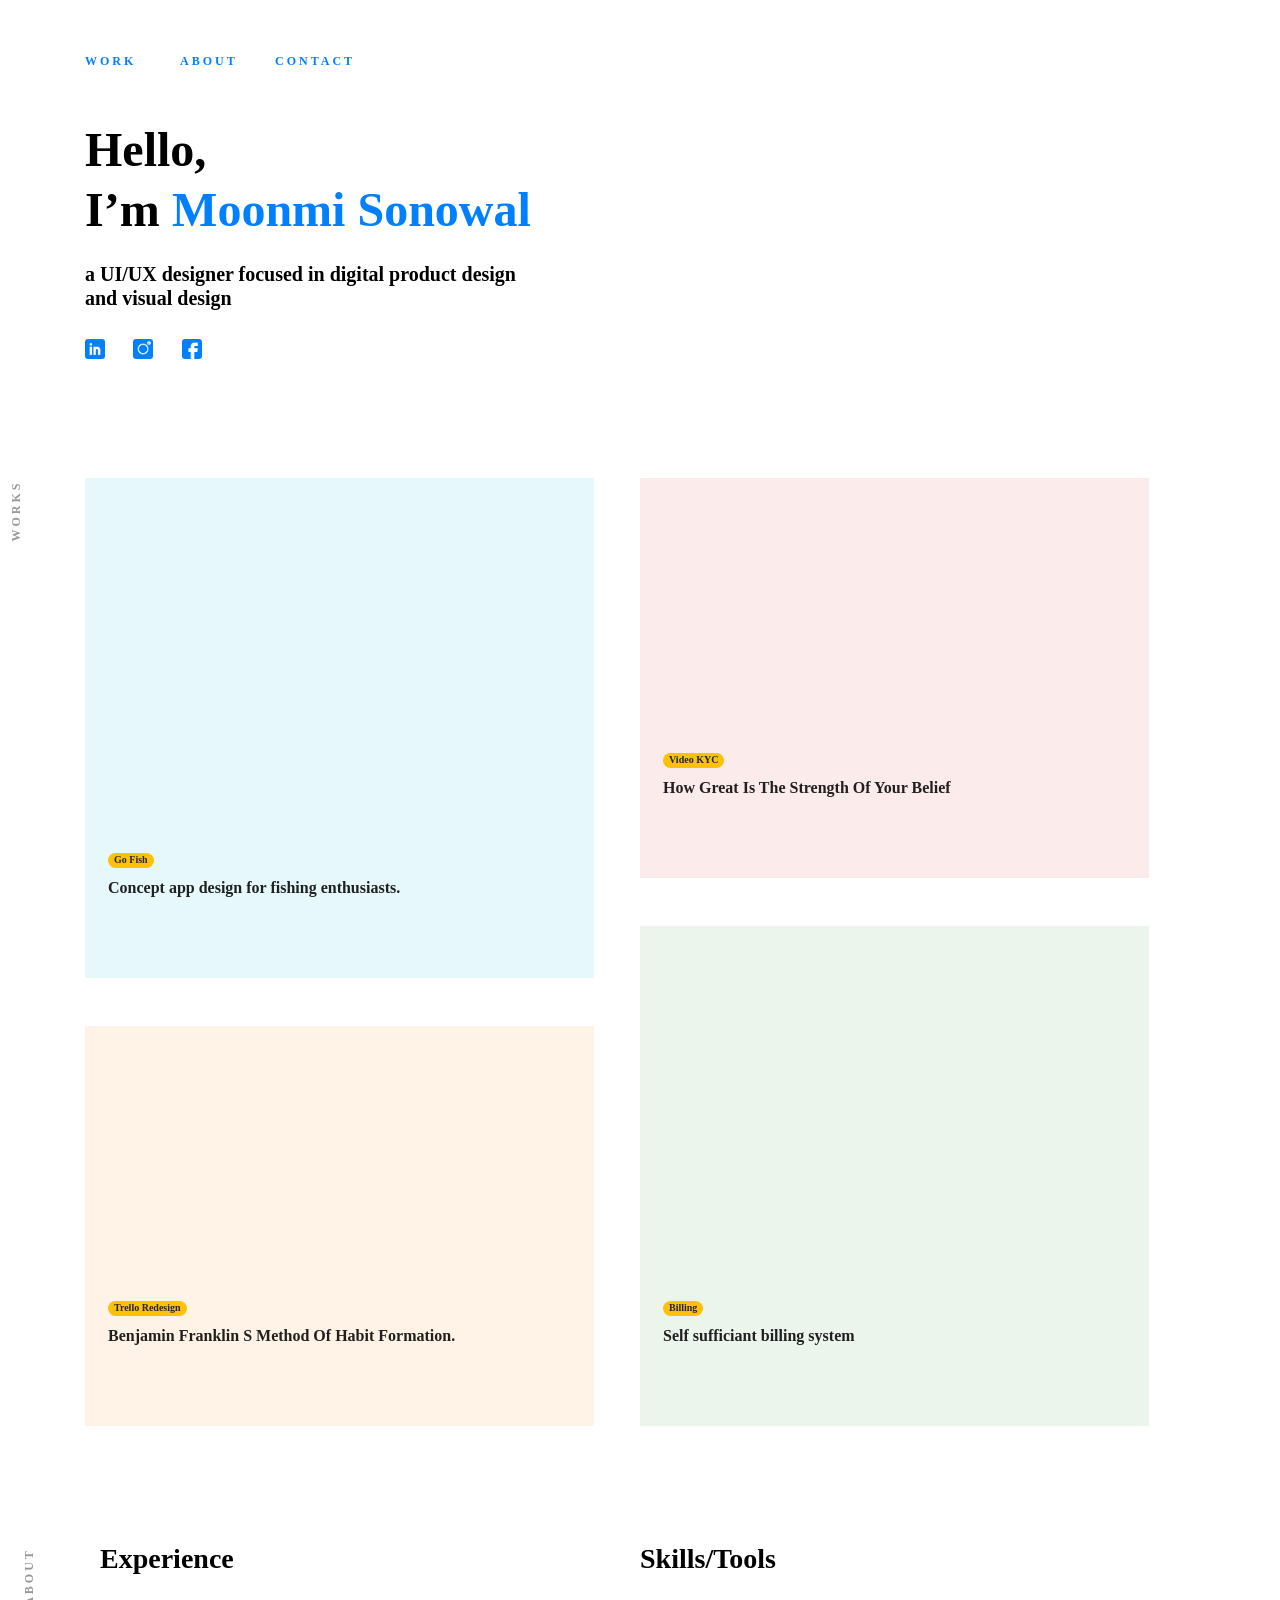
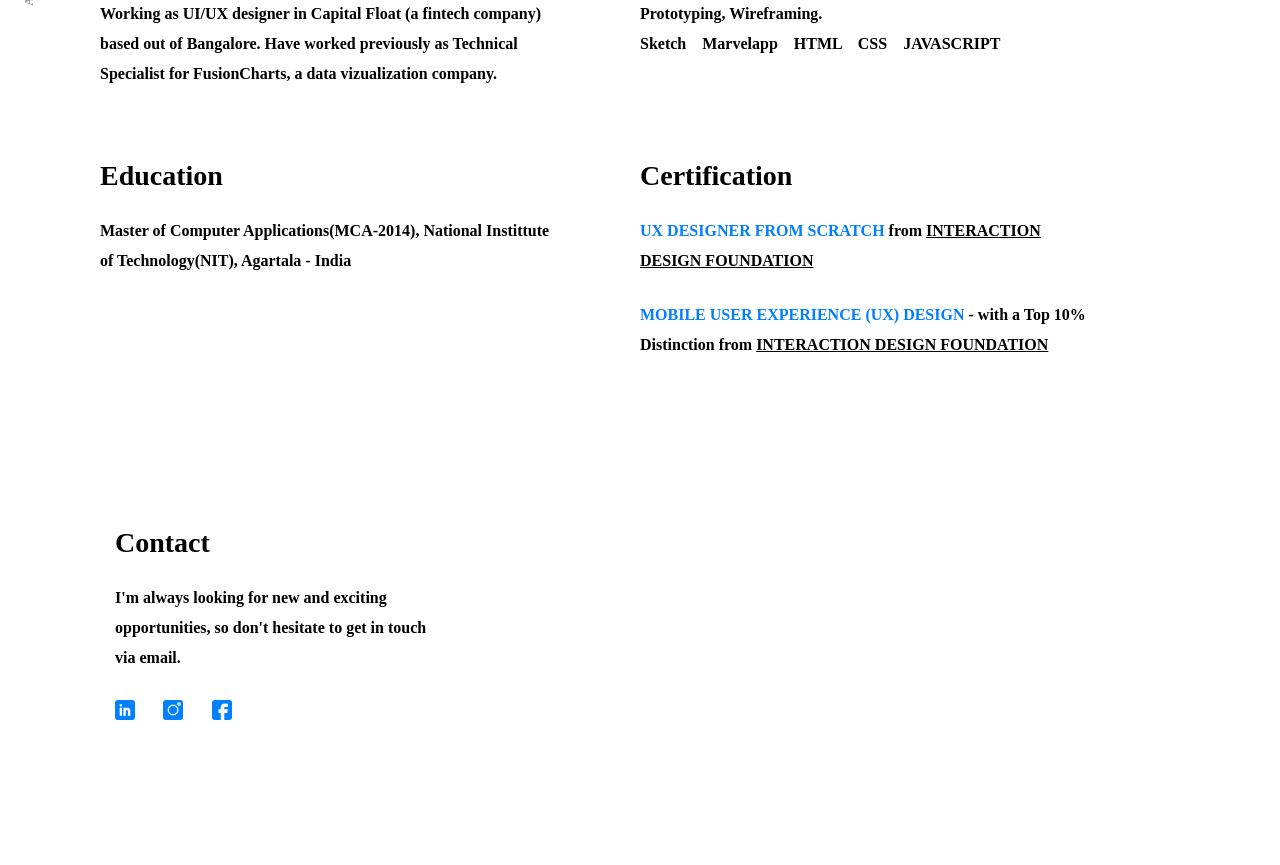
==== commit 356c232d: "added dummy modal" ====
--- a/index.html
+++ b/index.html
@@ -91,26 +91,78 @@
         <div class="col-xl-11 col-lg-11 col-md-12 col-sm-12 nopadding">
 
           <!-- START: PORTFOLIO: TOP-LEFT -->
-          <div class="col" style="background-color: #E6F8FB; height: 500px;">
-            <div class="d-flex flex-column-reverse height-match-parent">
-              <div class="p-2">
-                <div class="row pt-4"></div>
-                <div class="row pt-4"></div>
-              </div>
-
-              <div class="p-2">
-                <span class="badge badge-pill badge-warning badge-text">Go Fish</span><br/>
-                <span class="portfolio-descriptio">Concept app design for fishing enthusiasts.</span>
-              </div>
-            </div>
-          </div>
+          <a href="#portfoliGoFish" data-toggle="modal">
+            <div class="col" style="background-color: #E6F8FB; height: 500px;" >
+              <div class="d-flex flex-column-reverse height-match-parent">
+                <div class="p-2">
+                  <div class="row pt-4"></div>
+                  <div class="row pt-4"></div>
+                </div>
+
+                <div class="p-2">
+                  <span class="badge badge-pill badge-warning badge-text">Go Fish</span><br/>
+                  <span class="portfolio-descriptio">Concept app design for fishing enthusiasts.</span>
+                </div>
+              </div>
+            </div>
+          </a>
           <!-- END: PORTFOLIO: TOP-LEFT -->
 
           <div class="row pt-4"></div>
           <div class="row pt-4"></div>
 
           <!-- START: PORTFOLIO: BOTTOM-LEFT -->
-          <div class="col" style="background-color: #FEF3E6; height: 400px;">
+          <a href="#portfoliTrelloRedesign" data-toggle="modal">
+            <div class="col" style="background-color: #FEF3E6; height: 400px;">
+               <div class="d-flex flex-column-reverse height-match-parent">
+                <div class="p-2">
+                  <div class="row pt-4"></div>
+                  <div class="row pt-4"></div>
+                </div>
+
+                <div class="p-2">
+                  <span class="badge badge-pill badge-warning badge-text">Trello Redesign</span><br/>
+                  <span class="portfolio-descriptio">Benjamin Franklin S Method Of Habit Formation.</span>
+                </div>
+              </div>
+            </div>
+          </a>
+          <!-- END: PORTFOLIO: BOTTOM-LEFT -->
+
+        </div>
+        <div class="col-xl-1 col-lg-1 col-md-0 col-sm-0">
+        </div>
+      </div>
+
+
+       <div class="col-xl-6 col-lg-6 col-md-6 col-sm-12 nopadding">
+        <div class="col-xl-1 col-lg-1 col-md-0 col-sm-0"></div>
+        <div class="col-xl-11 col-lg-11 col-md-12 col-sm-12 nopadding">
+
+          <!-- START: PORTFOLIO: TOP-RIGHT -->
+          <a href="#portfoliVideoKyc" data-toggle="modal">
+            <div class="col" style="background-color: #FBECEB; height: 400px;">
+               <div class="d-flex flex-column-reverse height-match-parent">
+                <div class="p-2">
+                  <div class="row pt-4"></div>
+                  <div class="row pt-4"></div>
+                </div>
+
+                <div class="p-2">
+                  <span class="badge badge-pill badge-warning badge-text">Video KYC</span><br/>
+                  <span class="portfolio-descriptio">How Great Is The Strength Of Your Belief</span>
+                </div>
+              </div>
+            </div>
+          </a>
+          <!-- END: PORTFOLIO: TOP-RIGHT -->
+
+          <div class="row pt-4"></div>
+          <div class="row pt-4"></div>
+
+          <!-- START: PORTFOLIO: BOTTOM-RIGHT -->
+          <a href="#portfoliBilling" data-toggle="modal">
+            <div class="col" style="background-color: #ECF5EC; height: 500px;">
              <div class="d-flex flex-column-reverse height-match-parent">
               <div class="p-2">
                 <div class="row pt-4"></div>
@@ -118,56 +170,12 @@
               </div>
 
               <div class="p-2">
-                <span class="badge badge-pill badge-warning badge-text">Trello Redesign</span><br/>
-                <span class="portfolio-descriptio">Benjamin Franklin S Method Of Habit Formation.</span>
-              </div>
-            </div>
-          </div>
-          <!-- END: PORTFOLIO: BOTTOM-LEFT -->
-
-        </div>
-        <div class="col-xl-1 col-lg-1 col-md-0 col-sm-0">
-        </div>
-      </div>
-
-
-       <div class="col-xl-6 col-lg-6 col-md-6 col-sm-12 nopadding">
-        <div class="col-xl-1 col-lg-1 col-md-0 col-sm-0"></div>
-        <div class="col-xl-11 col-lg-11 col-md-12 col-sm-12 nopadding">
-
-          <!-- START: PORTFOLIO: TOP-RIGHT -->
-          <div class="col" style="background-color: #FBECEB; height: 400px;">
-             <div class="d-flex flex-column-reverse height-match-parent">
-              <div class="p-2">
-                <div class="row pt-4"></div>
-                <div class="row pt-4"></div>
-              </div>
-
-              <div class="p-2">
-                <span class="badge badge-pill badge-warning badge-text">Video KYC</span><br/>
-                <span class="portfolio-descriptio">How Great Is The Strength Of Your Belief</span>
-              </div>
-            </div>
-          </div>
-          <!-- END: PORTFOLIO: TOP-RIGHT -->
-
-          <div class="row pt-4"></div>
-          <div class="row pt-4"></div>
-
-          <!-- START: PORTFOLIO: BOTTOM-RIGHT -->
-          <div class="col" style="background-color: #ECF5EC; height: 500px;">
-             <div class="d-flex flex-column-reverse height-match-parent">
-              <div class="p-2">
-                <div class="row pt-4"></div>
-                <div class="row pt-4"></div>
-              </div>
-
-              <div class="p-2">
                 <span class="badge badge-pill badge-warning badge-text">Billing</span><br/>
                 <span class="portfolio-descriptio">Self sufficiant billing system</span>
               </div>
-            </div>
-          </div>
+              </div>
+            </div>
+          </a>
           <!-- END: PORTFOLIO: BOTTOM-RIGHT -->
 
         </div>
@@ -271,6 +279,8 @@
   <!-- <hr class="hr-custom" /> -->
   <div class="row pt-4"></div>
   <div class="row pt-4"></div>
+  <div class="row pt-4"></div>
+  <div class="row pt-4"></div>
 
   <!-- START: CONTACT -->
   <div class="container" id="contact">
@@ -312,5 +322,65 @@
   
 </div>
 
+<!-- START: MODAL GO FISH -->
+<div class="modal fade" id="portfoliGoFish" tabindex="-1" role="dialog" aria-hidden="true">
+    <div class="modal-dialog modal-full" role="document">
+        <div class="modal-content">
+            <div class="modal-body p-4" id="result">
+              <button type="button" class="close" data-dismiss="modal" aria-label="Close">
+                  <span aria-hidden="true">×</span>
+              </button>
+                BODY
+            </div>
+        </div>
+    </div>
+</div>
+<!-- END: MODAL GO FISH -->
+
+<!-- START: MODAL Trello Redesign -->
+<div class="modal fade" id="portfoliTrelloRedesign" tabindex="-1" role="dialog" aria-hidden="true">
+    <div class="modal-dialog modal-full" role="document">
+        <div class="modal-content">
+            <div class="modal-body p-4" id="result">
+              <button type="button" class="close" data-dismiss="modal" aria-label="Close">
+                  <span aria-hidden="true">×</span>
+              </button>
+                BODY
+            </div>
+        </div>
+    </div>
+</div>
+<!-- END: MODAL TrelloR edesign -->
+
+<!-- START: MODAL Video KYC -->
+<div class="modal fade" id="portfoliVideoKyc" tabindex="-1" role="dialog" aria-hidden="true">
+    <div class="modal-dialog modal-full" role="document">
+        <div class="modal-content">
+            <div class="modal-body p-4" id="result">
+              <button type="button" class="close" data-dismiss="modal" aria-label="Close">
+                  <span aria-hidden="true">×</span>
+              </button>
+                BODY
+            </div>
+        </div>
+    </div>
+</div>
+<!-- END: MODAL Video KYC -->
+
+<!-- START: MODAL Billing -->
+<div class="modal fade" id="portfoliBilling" tabindex="-1" role="dialog" aria-hidden="true">
+    <div class="modal-dialog modal-full" role="document">
+        <div class="modal-content">
+            <div class="modal-body p-4" id="result">
+              <button type="button" class="close" data-dismiss="modal" aria-label="Close">
+                  <span aria-hidden="true">×</span>
+              </button>
+                BODY
+            </div>
+        </div>
+    </div>
+</div>
+<!-- END: MODAL Billing -->
+
 </body>
 </html>
--- a/css/custom.css
+++ b/css/custom.css
@@ -74,7 +74,7 @@
 .portfolio-descriptio {
   color: rgba(0, 0, 0, 0.87);
   font-family: Nunito;
-  font-size: 20px;
+  font-size: 16px;
   font-weight: 700;
   line-height: 36px;
   width: 422px;
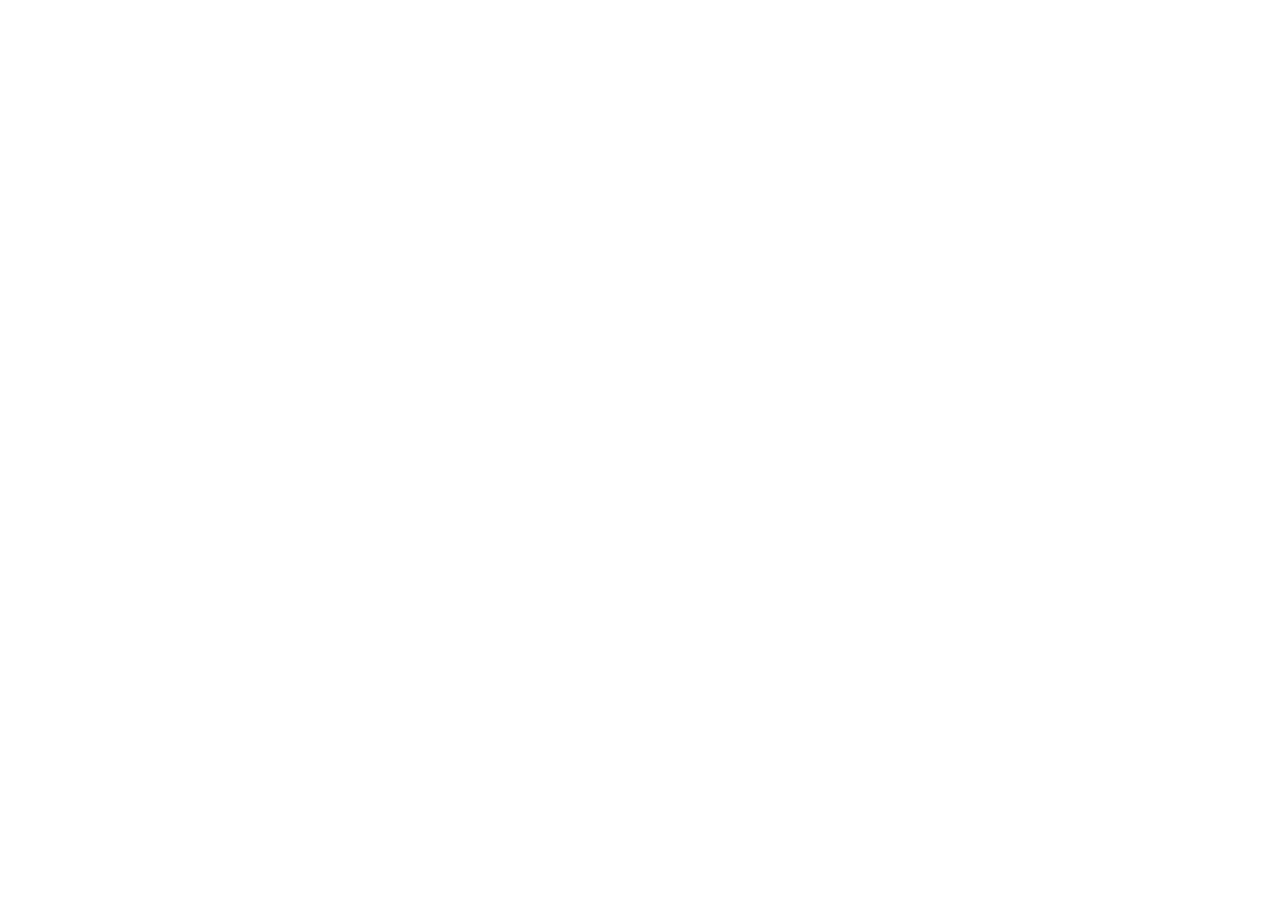
==== commit 54f6371c: "added link to new portfolio" ====
--- a/index.html
+++ b/index.html
@@ -1,386 +1,17 @@
 <!DOCTYPE html>
-<html lang="en">
-<head>
-  <title>MoonSonowal</title>
+<html>
+  <head><title>Moonmi Sonowal</title></head>
+<body>
 
-  <meta charset="utf-8">
-  <meta name="viewport" content="width=device-width, initial-scale=1">
-  <link rel="stylesheet" href="https://maxcdn.bootstrapcdn.com/bootstrap/4.3.1/css/bootstrap.min.css">
-  <link rel="stylesheet" href="css/custom.css">
-  <script src="https://ajax.googleapis.com/ajax/libs/jquery/3.4.1/jquery.min.js"></script>
-  <script src="https://cdnjs.cloudflare.com/ajax/libs/popper.js/1.14.7/umd/popper.min.js"></script>
-  <script src="https://maxcdn.bootstrapcdn.com/bootstrap/4.3.1/js/bootstrap.min.js"></script>
-</head>
-<body>
-  
-<!-- START: HEADER - NAVIGATION -->
-<div class="container">
-  <div class="row pt-4"></div>
+<script>
+function myFunction() {
+  location.replace("https://uxfol.io/moonmisonowal")
+}
 
-  <div class="row pt-4">
-    <div class="col-xl-1 col-lg-1 col-md-1 col-sm-2">
-      <a href="#works"><small class="links-custom">WORK</small></a>
-    </div>
-    <div class="col-xl-1 col-lg-1 col-md-1 col-sm-2">
-      <a href="#about"><small class="links-custom">ABOUT</small></a>
-    </div>
-    <div class="col-xl-1 col-lg-1 col-md-1 col-sm-2">
-      <a href="#contact"><small class="links-custom">CONTACT</small></a>
-    </div>
-  </div>
-</div>
-<!-- END: HEADER - NAVIGATION -->
-
-<!-- START: MOONMI INTRO -->
-<div class="container">
-  <div class="row pt-4"></div>
-  <div class="row pt-4"></div>
-  <div class="row"></div>
-  <div class="row">
-    <div class="col">
-      <span class="intro-black">Hello,</span><br/>
-      <span class="intro-black">I’m</span> <span class="intro-color pl-2">Moonmi Sonowal</span>
-    </div>
-  </div>
-
-  <div class="row pt-4"></div>
-  <div class="row">
-    <div class="col-xl-6 col-lg-6 col-md-8 col-sm-12">
-      <span class="intro-black-small">a UI/UX designer focused in digital product design</span><br/>
-      <span class="intro-black-small">and visual design</span><br/>
-    </div>
-  </div>
-  <div class="row pt-4"></div>
-  <div class="row">
-    <div class="col-xl-6 col-lg-6 col-md-8 col-sm-12">
-      <span>
-        <a href="https://www.linkedin.com/in/moonmi-sonowal-76a33859/" target="_blank">
-          <img src="img/in.png" alt="linkedin" class="social-media-links">
-        </a>
-      </span>
-      <span class="pl-4">
-        <a href="https://www.instagram.com/_moonmisonowal_" target="_blank">
-          <img src="img/insta.png" alt="linkedin" class="social-media-links">
-        </a>
-      </span>
-      <span class="pl-4">
-        <a href="https://www.facebook.com/munsonowal" target="_blank">
-          <img src="img/fb.png" alt="linkedin" class="social-media-links">
-        </a>
-      </span>
-    </div>
-  </div>
-  <!-- END: MOONMI INTRO -->
-
-
-  <div class="row pt-4"></div>
-  <div class="row pt-4"></div>
-  <!-- <hr class="hr-custom" /> -->
-  <div class="row pt-4"></div>
-  <div class="row pt-4"></div>
-
-  <!-- START: WORK SECTION -->
-  <div class="container" id="works">
-    <div class="row pt-4"></div>
-    <div class="row pt-4"></div>
-    <div class="row">
-      <div class="transformed-text">WORKS</div>
-    </div>
-    <div class="row minus-margin">
-      <div class="col-xl-6 col-lg-6 col-md-6 col-sm-12 nopadding">
-        <div class="col-xl-11 col-lg-11 col-md-12 col-sm-12 nopadding">
-
-          <!-- START: PORTFOLIO: TOP-LEFT -->
-          <a href="#portfoliGoFish" data-toggle="modal">
-            <div class="col" style="background-color: #E6F8FB; height: 500px;" >
-              <div class="d-flex flex-column-reverse height-match-parent">
-                <div class="p-2">
-                  <div class="row pt-4"></div>
-                  <div class="row pt-4"></div>
-                </div>
-
-                <div class="p-2">
-                  <span class="badge badge-pill badge-warning badge-text">Go Fish</span><br/>
-                  <span class="portfolio-descriptio">Concept app design for fishing enthusiasts.</span>
-                </div>
-              </div>
-            </div>
-          </a>
-          <!-- END: PORTFOLIO: TOP-LEFT -->
-
-          <div class="row pt-4"></div>
-          <div class="row pt-4"></div>
-
-          <!-- START: PORTFOLIO: BOTTOM-LEFT -->
-          <a href="#portfoliTrelloRedesign" data-toggle="modal">
-            <div class="col" style="background-color: #FEF3E6; height: 400px;">
-               <div class="d-flex flex-column-reverse height-match-parent">
-                <div class="p-2">
-                  <div class="row pt-4"></div>
-                  <div class="row pt-4"></div>
-                </div>
-
-                <div class="p-2">
-                  <span class="badge badge-pill badge-warning badge-text">Trello Redesign</span><br/>
-                  <span class="portfolio-descriptio">Benjamin Franklin S Method Of Habit Formation.</span>
-                </div>
-              </div>
-            </div>
-          </a>
-          <!-- END: PORTFOLIO: BOTTOM-LEFT -->
-
-        </div>
-        <div class="col-xl-1 col-lg-1 col-md-0 col-sm-0">
-        </div>
-      </div>
-
-
-       <div class="col-xl-6 col-lg-6 col-md-6 col-sm-12 nopadding">
-        <div class="col-xl-1 col-lg-1 col-md-0 col-sm-0"></div>
-        <div class="col-xl-11 col-lg-11 col-md-12 col-sm-12 nopadding">
-
-          <!-- START: PORTFOLIO: TOP-RIGHT -->
-          <a href="#portfoliVideoKyc" data-toggle="modal">
-            <div class="col" style="background-color: #FBECEB; height: 400px;">
-               <div class="d-flex flex-column-reverse height-match-parent">
-                <div class="p-2">
-                  <div class="row pt-4"></div>
-                  <div class="row pt-4"></div>
-                </div>
-
-                <div class="p-2">
-                  <span class="badge badge-pill badge-warning badge-text">Video KYC</span><br/>
-                  <span class="portfolio-descriptio">How Great Is The Strength Of Your Belief</span>
-                </div>
-              </div>
-            </div>
-          </a>
-          <!-- END: PORTFOLIO: TOP-RIGHT -->
-
-          <div class="row pt-4"></div>
-          <div class="row pt-4"></div>
-
-          <!-- START: PORTFOLIO: BOTTOM-RIGHT -->
-          <a href="#portfoliBilling" data-toggle="modal">
-            <div class="col" style="background-color: #ECF5EC; height: 500px;">
-             <div class="d-flex flex-column-reverse height-match-parent">
-              <div class="p-2">
-                <div class="row pt-4"></div>
-                <div class="row pt-4"></div>
-              </div>
-
-              <div class="p-2">
-                <span class="badge badge-pill badge-warning badge-text">Billing</span><br/>
-                <span class="portfolio-descriptio">Self sufficiant billing system</span>
-              </div>
-              </div>
-            </div>
-          </a>
-          <!-- END: PORTFOLIO: BOTTOM-RIGHT -->
-
-        </div>
-      </div>
-  </div>
-  <!-- END: WORK SECTION -->
-
-  <div class="row pt-4"></div>
-  <div class="row pt-4"></div>
-  <!-- <hr class="hr-custom" /> -->
-  <div class="row pt-4"></div>
-  <div class="row pt-4"></div>
-
-  <!-- START: ABOUT SECTION -->
-  <div class="container" id="about">
-    <div class="row pt-4"></div>
-    <div class="row pt-4"></div>
-    <div class="row">
-      <div class="transformed-text">ABOUT</div>
-    </div>
-    <div class="row minus-margin">
-      <div class="col-xl-6 col-lg-6 col-md-6 col-sm-12 nopadding">
-        <div class="col-xl-11 col-lg-11 col-md-12 col-sm-12 nopadding">
-
-          <!-- START: EXPERIENCE -->
-          <div class="col-xl-11 col-lg-11 col-md-12 col-sm-12 nopadding">
-            <span class="about-section-header">Experience</span><br/><br/>
-            <span class="about-section-body">Working as UI/UX designer in Capital Float (a fintech company) based out of Bangalore. Have worked previously as Technical Specialist for FusionCharts, a data vizualization company.</span>
-          </div>
-
-          <div class="col-xl-1 col-lg-1 col-md-0 col-sm-0"></div>
-          <!-- START: EXPERIENCE -->
-
-        </div>
-      </div>
-
-
-      <div class="col-xl-6 col-lg-6 col-md-6 col-sm-12 nopadding">
-        <div class="col-xl-11 col-lg-11 col-md-12 col-sm-12 nopadding">
-
-          <!-- START: Skills/Tools -->
-          <div class="col-xl-11 col-lg-11 col-md-12 col-sm-12 nopadding">
-            <span class="about-section-header">Skills/Tools</span><br/><br/>
-            <span class="about-section-body">Prototyping, Wireframing.</span><br/>
-            <span class="about-section-body">Sketch&nbsp;&nbsp;&nbsp;&nbsp;Marvelapp&nbsp;&nbsp;&nbsp;&nbsp;HTML&nbsp;&nbsp;&nbsp;&nbsp;CSS&nbsp;&nbsp;&nbsp;&nbsp;JAVASCRIPT</span>
-          </div>
-
-          <div class="col-xl-1 col-lg-1 col-md-0 col-sm-0"></div>
-          <!-- START: Skills/Tools -->
-
-        </div>
-      </div>
-
-    </div>
-  </div>
-
-  <div class="row pt-4"></div>
-  <div class="row pt-4"></div>
-  <div class="row pt-4"></div>
-
-   <div class="container">
-    <div class="row">
-      <div class="col-xl-6 col-lg-6 col-md-6 col-sm-12 nopadding">
-        <div class="col-xl-11 col-lg-11 col-md-12 col-sm-12 nopadding">
-
-          <!-- START: EDUCATION -->
-          <div class="col-xl-11 col-lg-11 col-md-12 col-sm-12 nopadding">
-            <span class="about-section-header">Education</span><br/><br/>
-            <span class="about-section-body">Master of Computer Applications(MCA-2014), National Instittute of Technology(NIT), Agartala - India</span>
-          </div>
-
-          <div class="col-xl-1 col-lg-1 col-md-0 col-sm-0"></div>
-          <!-- START: EDUCATION -->
-
-        </div>
-      </div>
-
-
-      <div class="col-xl-6 col-lg-6 col-md-6 col-sm-12 nopadding">
-        <div class="col-xl-11 col-lg-11 col-md-12 col-sm-12 nopadding">       
-
-          <!-- START: CERTIFICATION -->
-          <div class="col-xl-11 col-lg-11 col-md-12 col-sm-12 nopadding">
-            <span class="about-section-header">Certification</span><br/><br/>
-            <span class="about-section-body"><a href="https://www.interaction-design.org/moonmi-sonowal/certificate/course/PH3llMglx?r=moonmi-sonowal" target="_blank"><span class="text-coloured">UX DESIGNER FROM SCRATCH</span></a> from <a href="https://www.interaction-design.org/" target="_blank" style="color: #000000 !important"><u>INTERACTION DESIGN FOUNDATION</u></a></span><br/><br/>
-            <span class="about-section-body"><a href="https://www.interaction-design.org/moonmi-sonowal/certificate/course/PNgTCnfXb?r=moonmi-sonowal" target="_blank"><span class="text-coloured">MOBILE USER EXPERIENCE (UX) DESIGN</span></a> - with a Top 10% Distinction from <a href="https://www.interaction-design.org/" target="_blank" style="color: #000000 !important"><u>INTERACTION DESIGN FOUNDATION</u></a></span>
-          </div>
-
-          <div class="col-xl-1 col-lg-1 col-md-0 col-sm-0"></div>
-          <!-- END: CERTIFICATION -->
-
-        </div>
-      </div>
-
-    </div>
-  </div>
-  <!-- END: ABOUT SECTION -->
-
-  <div class="row pt-4"></div>
-  <div class="row pt-4"></div>
-  <!-- <hr class="hr-custom" /> -->
-  <div class="row pt-4"></div>
-  <div class="row pt-4"></div>
-  <div class="row pt-4"></div>
-  <div class="row pt-4"></div>
-
-  <!-- START: CONTACT -->
-  <div class="container" id="contact">
-    <div class="row pt-4"></div>
-    <div class="row">
-      <div class="col-xl-4 col-lg-4 col-md-8 col-sm-12">
-        <span class="about-section-header">Contact</span><br/><br/>
-        <span class="contact-description">I'm always looking for new and exciting opportunities, so don't hesitate to get in touch via email.</span><br/>
-      </div>
-    </div>
-    <div class="row pt-4"></div>
-    <div class="row">
-      <div class="col-xl-6 col-lg-6 col-md-8 col-sm-12">
-        <span>
-          <a href="https://www.linkedin.com/in/moonmi-sonowal-76a33859/" target="_blank">
-            <img src="img/in.png" alt="linkedin" class="social-media-links">
-          </a>
-        </span>
-        <span class="pl-4">
-          <a href="https://www.instagram.com/_moonmisonowal_" target="_blank">
-            <img src="img/insta.png" alt="linkedin" class="social-media-links">
-          </a>
-        </span>
-        <span class="pl-4">
-          <a href="https://www.facebook.com/munsonowal" target="_blank">
-            <img src="img/fb.png" alt="linkedin" class="social-media-links">
-          </a>
-        </span>
-      </div>
-    </div>
-    <!-- END: CONTACT -->
-
-  <div class="row pt-4"></div>
-  <div class="row pt-4"></div>
-  <div class="row pt-4"></div>
-  <div class="row pt-4"></div>
-  <div class="row pt-4"></div>
-  <div class="row pt-4"></div>
-  
-</div>
-
-<!-- START: MODAL GO FISH -->
-<div class="modal fade" id="portfoliGoFish" tabindex="-1" role="dialog" aria-hidden="true">
-    <div class="modal-dialog modal-full" role="document">
-        <div class="modal-content">
-            <div class="modal-body p-4" id="result">
-              <button type="button" class="close" data-dismiss="modal" aria-label="Close">
-                  <span aria-hidden="true">×</span>
-              </button>
-                BODY
-            </div>
-        </div>
-    </div>
-</div>
-<!-- END: MODAL GO FISH -->
-
-<!-- START: MODAL Trello Redesign -->
-<div class="modal fade" id="portfoliTrelloRedesign" tabindex="-1" role="dialog" aria-hidden="true">
-    <div class="modal-dialog modal-full" role="document">
-        <div class="modal-content">
-            <div class="modal-body p-4" id="result">
-              <button type="button" class="close" data-dismiss="modal" aria-label="Close">
-                  <span aria-hidden="true">×</span>
-              </button>
-                BODY
-            </div>
-        </div>
-    </div>
-</div>
-<!-- END: MODAL TrelloR edesign -->
-
-<!-- START: MODAL Video KYC -->
-<div class="modal fade" id="portfoliVideoKyc" tabindex="-1" role="dialog" aria-hidden="true">
-    <div class="modal-dialog modal-full" role="document">
-        <div class="modal-content">
-            <div class="modal-body p-4" id="result">
-              <button type="button" class="close" data-dismiss="modal" aria-label="Close">
-                  <span aria-hidden="true">×</span>
-              </button>
-                BODY
-            </div>
-        </div>
-    </div>
-</div>
-<!-- END: MODAL Video KYC -->
-
-<!-- START: MODAL Billing -->
-<div class="modal fade" id="portfoliBilling" tabindex="-1" role="dialog" aria-hidden="true">
-    <div class="modal-dialog modal-full" role="document">
-        <div class="modal-content">
-            <div class="modal-body p-4" id="result">
-              <button type="button" class="close" data-dismiss="modal" aria-label="Close">
-                  <span aria-hidden="true">×</span>
-              </button>
-                BODY
-            </div>
-        </div>
-    </div>
-</div>
-<!-- END: MODAL Billing -->
+window.onload = function() {
+  myFunction();
+};
+</script>
 
 </body>
-</html>
+</html> 
